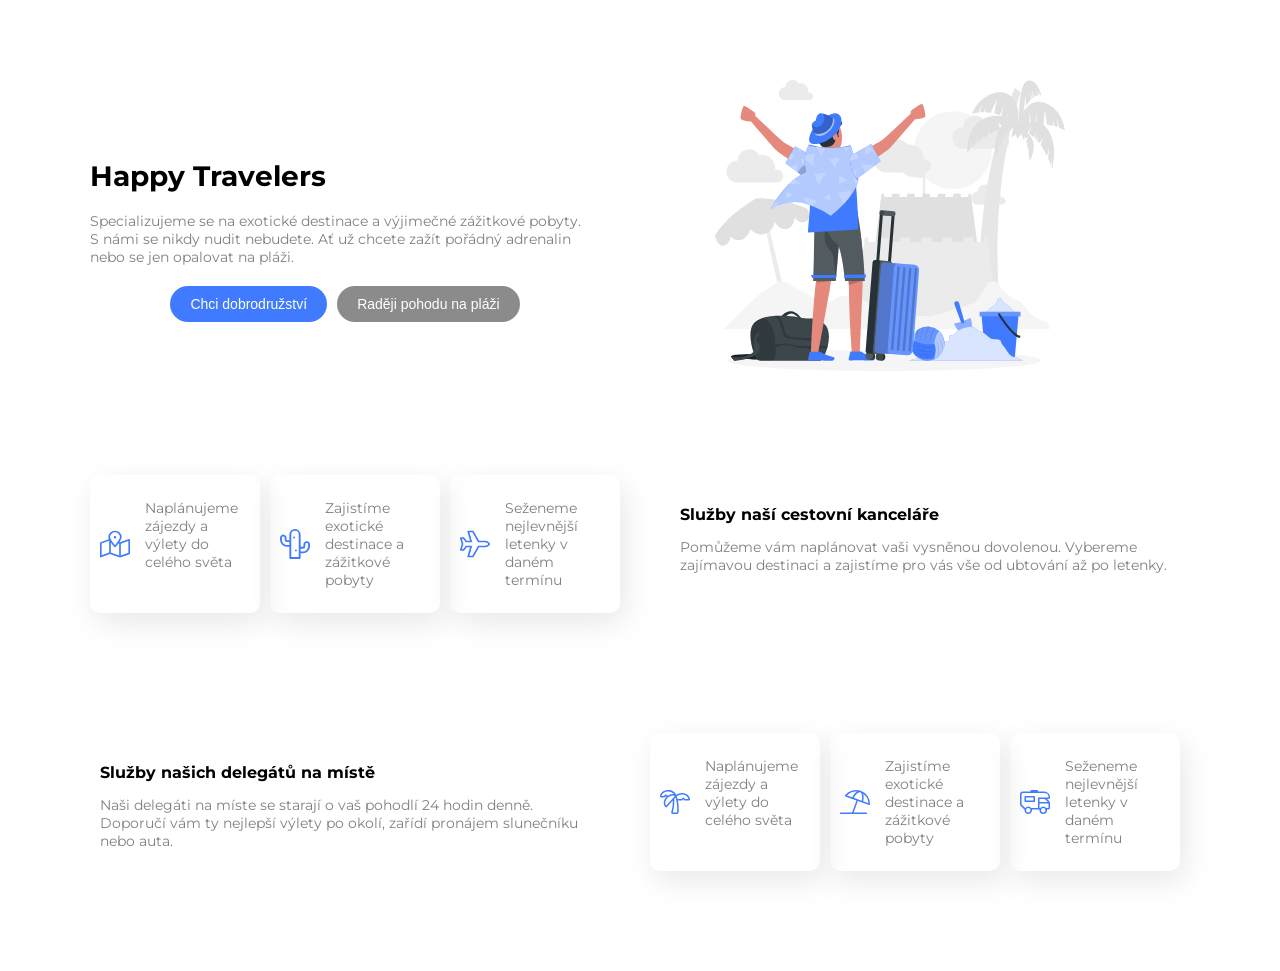
==== index.html @ 62b2f4fd "oprava" ====
<!DOCTYPE html>
<html lang="en">
<head>
    <meta charset="UTF-8">
    <meta http-equiv="X-UA-Compatible" content="IE=edge">
    <meta name="viewport" content="width=device-width, initial-scale=1.0">
    <title>Služby</title>
    <link rel="stylesheet" type="text/css" href="style.css">
    <link rel="preconnect" href="https://fonts.gstatic.com">
    <link href="https://fonts.googleapis.com/css2?family=Montserrat:wght@300&display=swap" rel="stylesheet">
</head>

<body>
    <header>
         <div class="foto-man">
            <img src="pictures/happy-traveler.svg" class="foto-man" alt="happy-traveler">
        </div>
        <div class="half-happy">
            <div>
                <h1>Happy Travelers</h1> 
            </div>
            <div class="specializujeme">
                <p>Specializujeme se na exotické destinace a výjimečné zážitkové pobyty. S námi se nikdy nudit nebudete. Ať už chcete zažít pořádný adrenalin nebo se jen opalovat na pláži.</p>
            </div>
            <div class="buttons">
                <div class="button-blue">
                    <button>Chci dobrodružství</button>
                </div>
                <div class="button-grey">
                    <button>Raději pohodu na pláži</button>
                </div>
            </div>
        </div>
    </header>

    <div class="services">
        <div class="service one">
            <div class="service-box">
                <div>
                    <h2>Služby naší cestovní kanceláře</h2>
                </div>
                <div>
                    <p>Pomůžeme vám naplánovat vaši vysněnou dovolenou. Vybereme zajímavou destinaci a zajistíme pro vás vše od ubtování až po letenky.</p>
                </div>
            </div>
            <div class="services-section">
                <div class="section-box">
                    <img src="pictures/map-icon.svg" class="icon" alt="map">
                    <p>Naplánujeme zájezdy a výlety do celého světa</p>
                </div>
                <div class="section-box">
                    <img src="pictures/cactus-icon.svg" class="icon" alt="cactus">
                    <p>Zajistíme exotické destinace a zážitkové pobyty</p>
                </div>
                <div class="section-box">
                    <img src="pictures/plane-icon.svg" class="icon" alt="map">
                    <p>Seženeme nejlevnější letenky v daném termínu</p>
                </div>
            </div>
        </div>
        
        <div class="service two">
            <div class="deleg-box">
                <div>
                    <h2>Služby našich delegátů na místě</h2>
                </div>
                <div>
                    <p>Naši delegáti na míste se starají o vaš pohodlí 24 hodin denně. Doporučí vám ty nejlepší výlety po okolí, zařídí pronájem slunečníku nebo auta.</p>
                </div>
            </div>
            <div class="services-section">
                <div class="section-box">
                    <img src="pictures/palm-icon.svg" class="icon" alt="map">
                    <p>Naplánujeme zájezdy a výlety do celého světa</p>
                </div>
                <div class="section-box">
                    <img src="pictures/umbrella-icon.svg" class="icon" alt="cactus">
                    <p>Zajistíme exotické destinace a zážitkové pobyty</p>
                </div>
                <div class="section-box">
                    <img src="pictures/rv-icon.svg" class="icon" alt="map">
                    <p>Seženeme nejlevnější letenky v daném termínu</p>
                </div>
            </div>
        </div>
    </div>
</body>
</html>
---- style.css ----
*, :after, :before { box-sizing: border-box; }

body {
    font-family: 'Montserrat', sans-serif;
    margin-left: auto;
    margin-right: auto;
    width: 460px;
}

.foto-man {
    max-width: 350px;
    margin-left: auto;
    margin-right: auto;
}

h1 {
    font-size: 28px;
    text-align: center;
}

.specializujeme{
    text-align: center;
}

.buttons {
    margin-left: auto;
    margin-right: auto;
    text-align: center;
}

.button-blue button {
    background-color: #407BFF;
    border-radius: 20px;
    padding: 10px 20px;
    color:white;
    border: none;
    font-size: 14px;
    margin: 10px;
}

.button-grey button {
    background-color: #8B8B8B;
    border-radius: 20px;
    padding: 10px 20px;
    color:white;
    border: none;
    font-size: 14px;
}

header {
    margin-bottom: 80px;
}

.services-section div {
    display: flex;
}

.section-box {
    border-radius: 10px;
    padding: 10px;
    margin-bottom: 20px;
    margin-top: 20px;
    box-shadow: 5px 10px 30px rgb(232, 232, 232);
    width: 100%;
}

h2 {
    text-align: center;
    font-size: 16px;

}

p {
    text-align: center;
    font-size: 14px;
    color: grey;
}

.icon {
    max-width: 45px;
    padding-right: 15px;
}

.service {
    margin-bottom: 80px;;
}

@media screen and (min-width: 641px) {
    .buttons {
        display: flex;
        justify-content: center;
        max-width: 560px;
    }

    .button-blue button {
        margin-top: 0;
    }

    .specializujeme {
        margin-bottom: 20px;;
    }

    .services-section {
        display: flex;
    }

    .section-box {
        display: block;
        margin-right: 10px;
    }
}

@media screen and (min-width: 1100px) {

    body {
        width: 1100px;
    }

    header {
        display: flex;
        margin-top: 80px;
    }

    .foto-man {
        order: 2;
    }

    p {
        max-width: 500px;
        text-align: left;
    }

    .buttons {
        margin-left: auto;
        margin-right: auto;
        text-align: left;
    }

    h1 {
        text-align: left;
    }

    .half-happy {
        order: 1;
        margin-top: 60px;
    }

    .one {
        display: flex;
        max-width: 100%;
    }

    .services-section {
        display: flex;
        max-width: 540px;
    }

    h2 {
        margin-top: 40px;
        text-align: left;
    }

    .service-box {
        order: 2;
        padding: 10px;
        margin-left: 40px;
    }

    .services-section {
        order: 1;
    }

    .two {
        display: flex;
        max-width: 100%;
    }

    .deleg-box {
        max-width: 540px;
        margin-right: 40px;
        padding: 10px;
    }
    
}
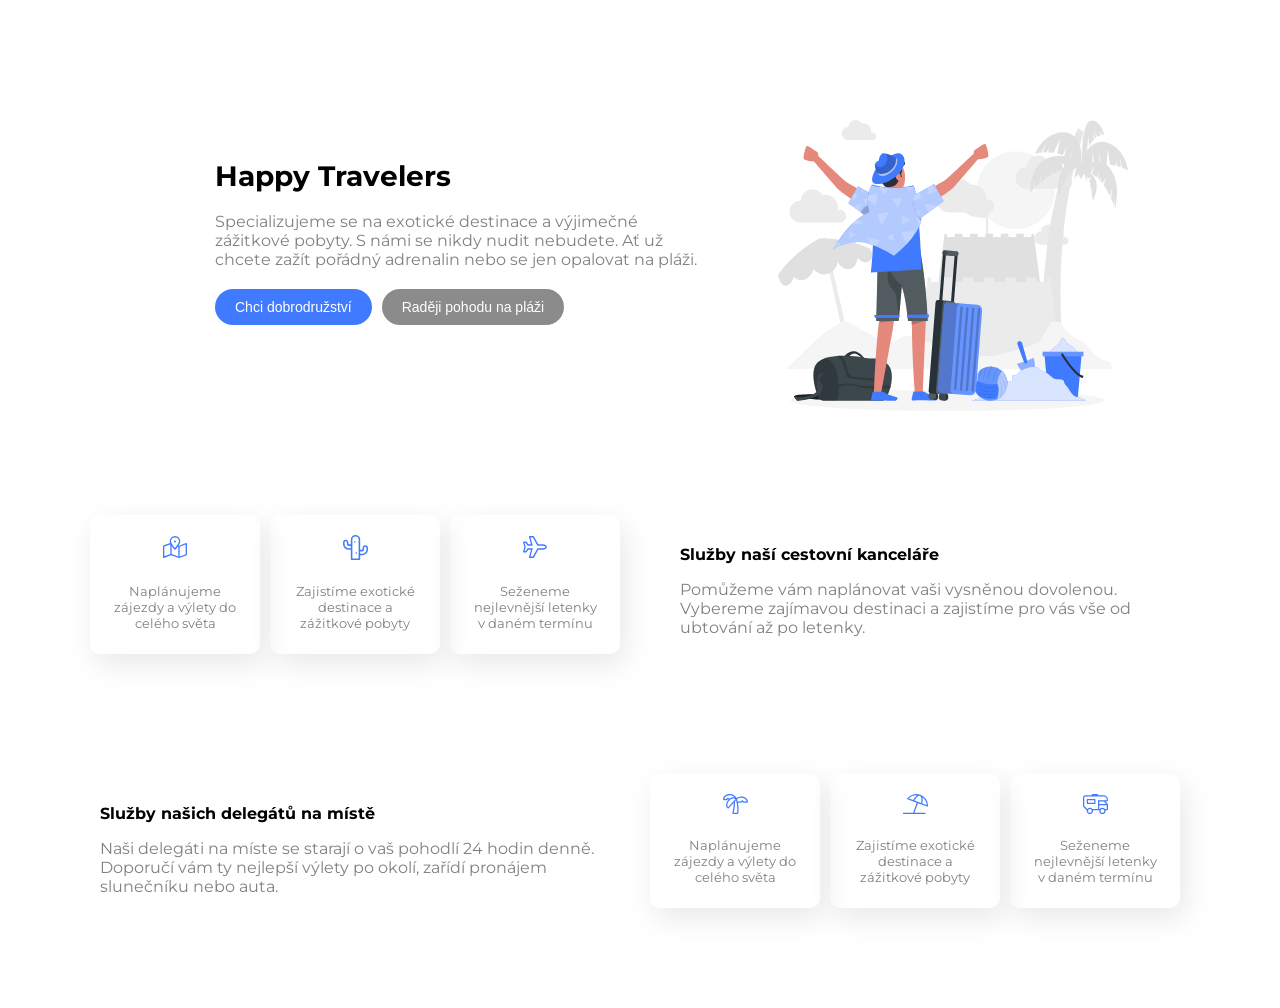
==== commit 188f7f94: "odevzdání" ====
--- a/index.html
+++ b/index.html
@@ -15,6 +15,7 @@
          <div class="foto-man">
             <img src="pictures/happy-traveler.svg" class="foto-man" alt="happy-traveler">
         </div>
+        <div class="border-bottom"></div>
         <div class="half-happy">
             <div>
                 <h1>Happy Travelers</h1> 
--- a/style.css
+++ b/style.css
@@ -11,6 +11,15 @@
     max-width: 350px;
     margin-left: auto;
     margin-right: auto;
+    margin-top: 20px;
+}
+
+.border-bottom {
+    border-top: 2px solid #407BFF;
+    max-width: 10%;
+    margin-left: auto;
+    margin-right: auto;
+    margin-top: 20px;
 }
 
 h1 {
@@ -86,10 +95,22 @@
 }
 
 @media screen and (min-width: 641px) {
+
+    body {
+        width: 641px;
+    }
+
     .buttons {
         display: flex;
         justify-content: center;
         max-width: 560px;
+    }
+
+    p {
+        max-width: 500px;
+        margin-left: auto;
+        margin-right: auto;
+
     }
 
     .button-blue button {
@@ -108,6 +129,23 @@
         display: block;
         margin-right: 10px;
     }
+
+    .section-box p {
+        font-size: 13px;
+        padding-left: 10px;
+        padding-right: 10px;
+        text-align: center;
+    }
+
+    .section-box {
+        display: flex;
+        flex-direction: column;
+    }
+
+    .section-box img {
+        margin: auto;
+        padding: 10px;
+    }
 }
 
 @media screen and (min-width: 1100px) {
@@ -131,9 +169,15 @@
     }
 
     .buttons {
-        margin-left: auto;
+        display: flex;
+        margin-left: 0;
         margin-right: auto;
         text-align: left;
+        justify-content: flex-start;
+    }
+
+    .button-blue button {
+        margin-left: 0;
     }
 
     h1 {
@@ -181,4 +225,24 @@
         padding: 10px;
     }
     
+    p {
+        font-size: 16px;
+    }
+
+    .section-box p {
+        font-size: 13px;
+        padding-left: 10px;
+        padding-right: 10px;
+        text-align: center;
+    }
+
+    .section-box {
+        display: flex;
+        flex-direction: column;
+    }
+
+    .section-box img {
+        margin: auto;
+        padding: 10px;
+    }
 }
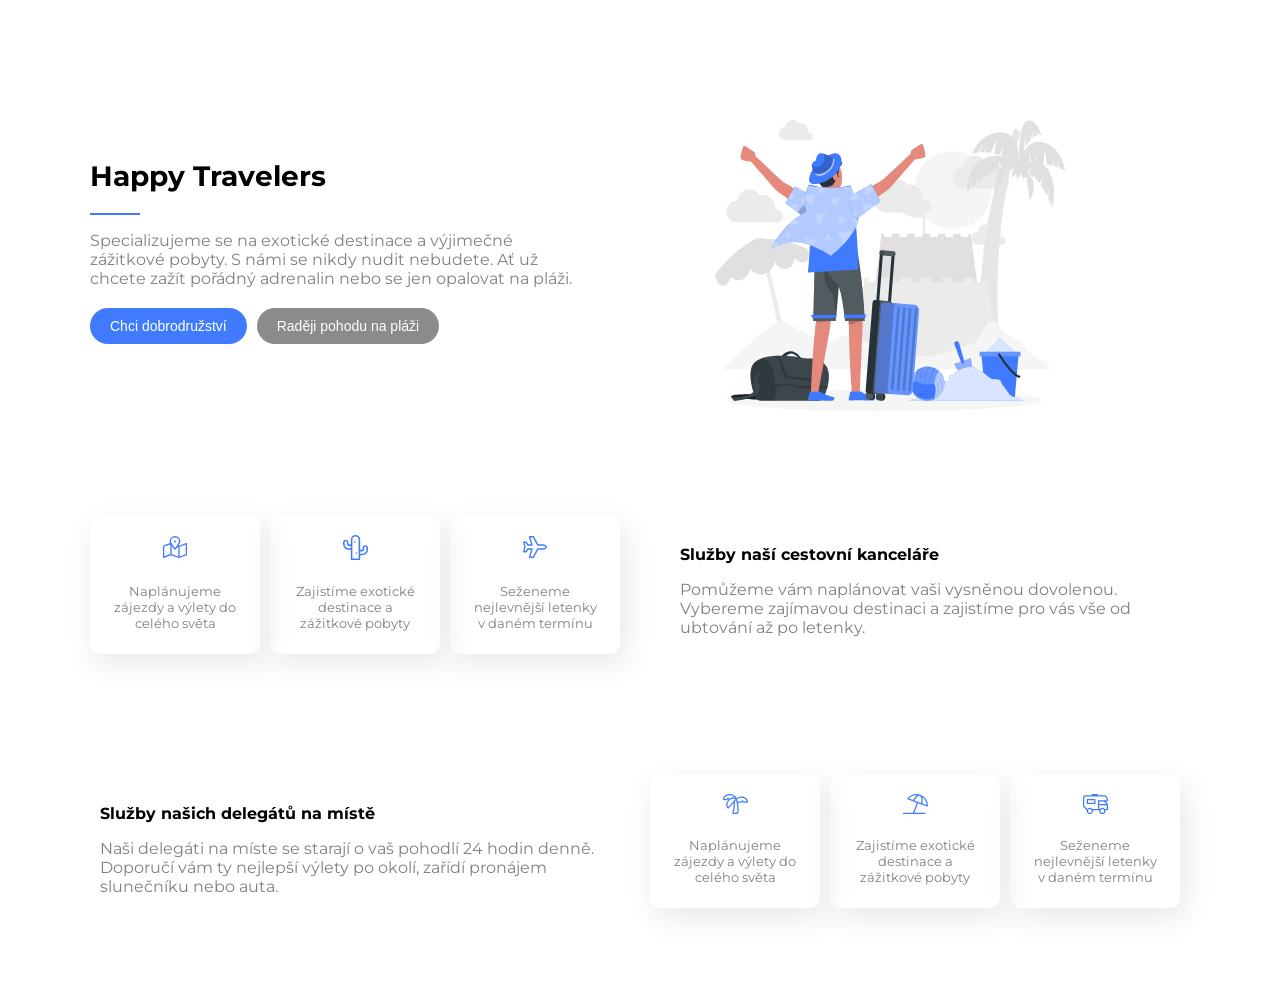
==== commit ec79a86e: "oprava lomitka" ====
--- a/index.html
+++ b/index.html
@@ -15,10 +15,11 @@
          <div class="foto-man">
             <img src="pictures/happy-traveler.svg" class="foto-man" alt="happy-traveler">
         </div>
-        <div class="border-bottom"></div>
+        
         <div class="half-happy">
             <div>
                 <h1>Happy Travelers</h1> 
+                <div class="border-bottom"></div>
             </div>
             <div class="specializujeme">
                 <p>Specializujeme se na exotické destinace a výjimečné zážitkové pobyty. S námi se nikdy nudit nebudete. Ať už chcete zažít pořádný adrenalin nebo se jen opalovat na pláži.</p>
--- a/style.css
+++ b/style.css
@@ -245,4 +245,9 @@
         margin: auto;
         padding: 10px;
     }
+
+    .border-bottom {
+       margin-left: 0;
+
+    }
 }
